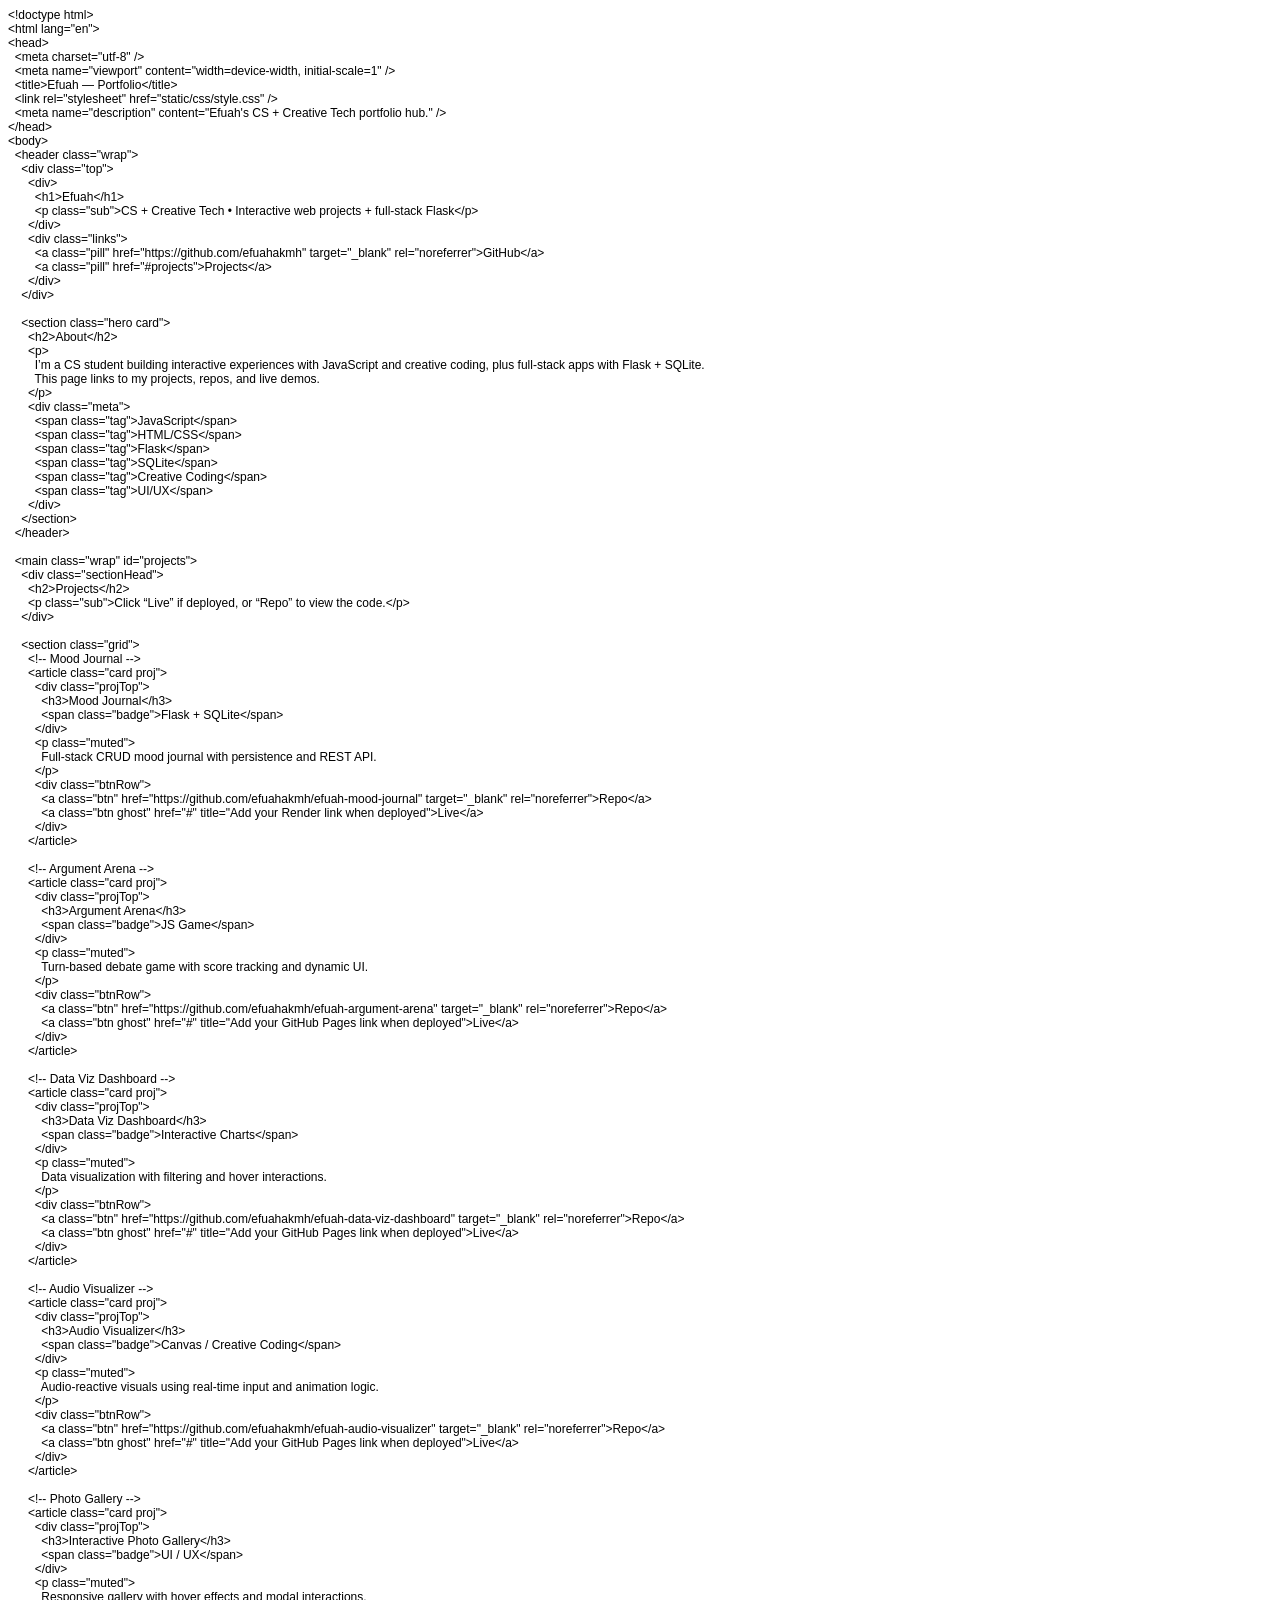
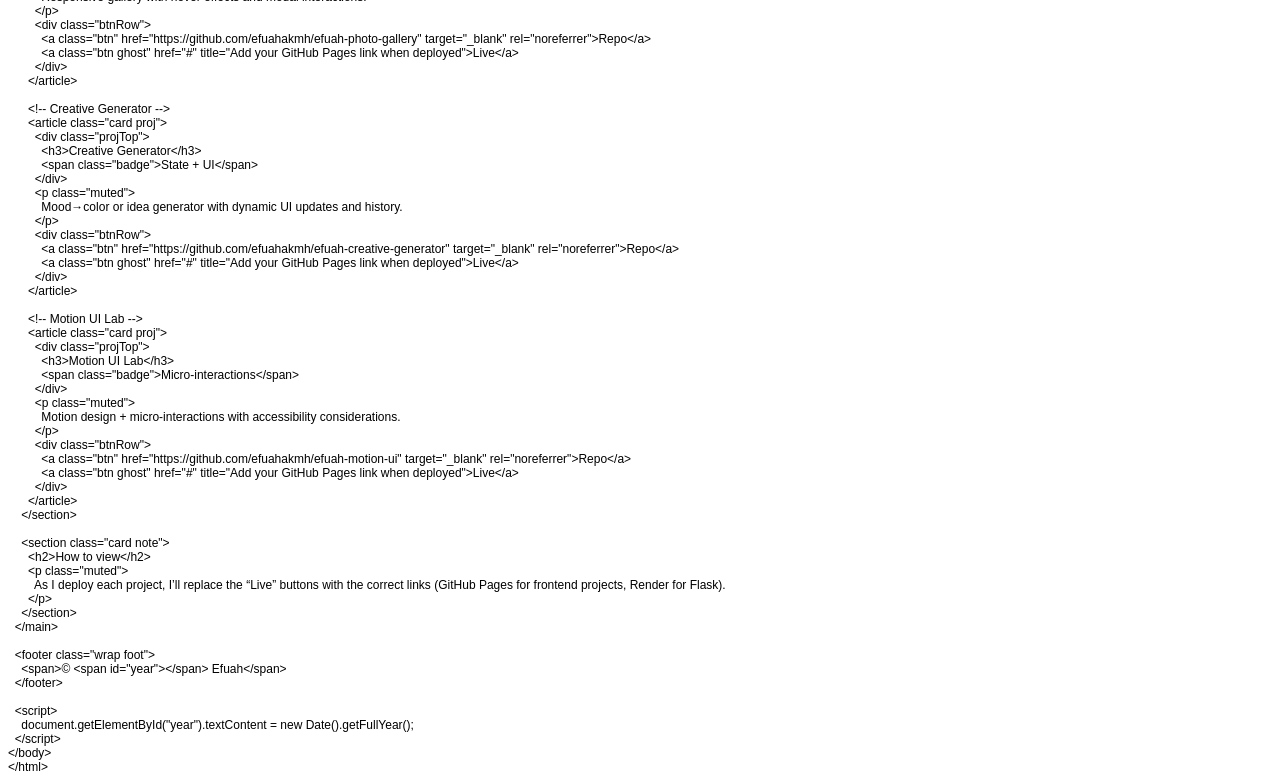
==== index.html @ 71a4eade "Add portfolio hub webpage" ====
<!DOCTYPE html PUBLIC "-//W3C//DTD HTML 4.01//EN" "http://www.w3.org/TR/html4/strict.dtd">
<html>
<head>
  <meta http-equiv="Content-Type" content="text/html; charset=utf-8">
  <meta http-equiv="Content-Style-Type" content="text/css">
  <title></title>
  <meta name="Generator" content="Cocoa HTML Writer">
  <meta name="CocoaVersion" content="2685.3">
  <style type="text/css">
    p.p1 {margin: 0.0px 0.0px 0.0px 0.0px; font: 12.0px Helvetica}
    p.p2 {margin: 0.0px 0.0px 0.0px 0.0px; font: 12.0px Helvetica; min-height: 14.0px}
  </style>
</head>
<body>
<p class="p1">&lt;!doctype html&gt;</p>
<p class="p1">&lt;html lang="en"&gt;</p>
<p class="p1">&lt;head&gt;</p>
<p class="p1"><span class="Apple-converted-space">  </span>&lt;meta charset="utf-8" /&gt;</p>
<p class="p1"><span class="Apple-converted-space">  </span>&lt;meta name="viewport" content="width=device-width, initial-scale=1" /&gt;</p>
<p class="p1"><span class="Apple-converted-space">  </span>&lt;title&gt;Efuah — Portfolio&lt;/title&gt;</p>
<p class="p1"><span class="Apple-converted-space">  </span>&lt;link rel="stylesheet" href="static/css/style.css" /&gt;</p>
<p class="p1"><span class="Apple-converted-space">  </span>&lt;meta name="description" content="Efuah's CS + Creative Tech portfolio hub." /&gt;</p>
<p class="p1">&lt;/head&gt;</p>
<p class="p1">&lt;body&gt;</p>
<p class="p1"><span class="Apple-converted-space">  </span>&lt;header class="wrap"&gt;</p>
<p class="p1"><span class="Apple-converted-space">    </span>&lt;div class="top"&gt;</p>
<p class="p1"><span class="Apple-converted-space">      </span>&lt;div&gt;</p>
<p class="p1"><span class="Apple-converted-space">        </span>&lt;h1&gt;Efuah&lt;/h1&gt;</p>
<p class="p1"><span class="Apple-converted-space">        </span>&lt;p class="sub"&gt;CS + Creative Tech • Interactive web projects + full-stack Flask&lt;/p&gt;</p>
<p class="p1"><span class="Apple-converted-space">      </span>&lt;/div&gt;</p>
<p class="p1"><span class="Apple-converted-space">      </span>&lt;div class="links"&gt;</p>
<p class="p1"><span class="Apple-converted-space">        </span>&lt;a class="pill" href="https://github.com/efuahakmh" target="_blank" rel="noreferrer"&gt;GitHub&lt;/a&gt;</p>
<p class="p1"><span class="Apple-converted-space">        </span>&lt;a class="pill" href="#projects"&gt;Projects&lt;/a&gt;</p>
<p class="p1"><span class="Apple-converted-space">      </span>&lt;/div&gt;</p>
<p class="p1"><span class="Apple-converted-space">    </span>&lt;/div&gt;</p>
<p class="p2"><br></p>
<p class="p1"><span class="Apple-converted-space">    </span>&lt;section class="hero card"&gt;</p>
<p class="p1"><span class="Apple-converted-space">      </span>&lt;h2&gt;About&lt;/h2&gt;</p>
<p class="p1"><span class="Apple-converted-space">      </span>&lt;p&gt;</p>
<p class="p1"><span class="Apple-converted-space">        </span>I’m a CS student building interactive experiences with JavaScript and creative coding, plus full-stack apps with Flask + SQLite.</p>
<p class="p1"><span class="Apple-converted-space">        </span>This page links to my projects, repos, and live demos.</p>
<p class="p1"><span class="Apple-converted-space">      </span>&lt;/p&gt;</p>
<p class="p1"><span class="Apple-converted-space">      </span>&lt;div class="meta"&gt;</p>
<p class="p1"><span class="Apple-converted-space">        </span>&lt;span class="tag"&gt;JavaScript&lt;/span&gt;</p>
<p class="p1"><span class="Apple-converted-space">        </span>&lt;span class="tag"&gt;HTML/CSS&lt;/span&gt;</p>
<p class="p1"><span class="Apple-converted-space">        </span>&lt;span class="tag"&gt;Flask&lt;/span&gt;</p>
<p class="p1"><span class="Apple-converted-space">        </span>&lt;span class="tag"&gt;SQLite&lt;/span&gt;</p>
<p class="p1"><span class="Apple-converted-space">        </span>&lt;span class="tag"&gt;Creative Coding&lt;/span&gt;</p>
<p class="p1"><span class="Apple-converted-space">        </span>&lt;span class="tag"&gt;UI/UX&lt;/span&gt;</p>
<p class="p1"><span class="Apple-converted-space">      </span>&lt;/div&gt;</p>
<p class="p1"><span class="Apple-converted-space">    </span>&lt;/section&gt;</p>
<p class="p1"><span class="Apple-converted-space">  </span>&lt;/header&gt;</p>
<p class="p2"><br></p>
<p class="p1"><span class="Apple-converted-space">  </span>&lt;main class="wrap" id="projects"&gt;</p>
<p class="p1"><span class="Apple-converted-space">    </span>&lt;div class="sectionHead"&gt;</p>
<p class="p1"><span class="Apple-converted-space">      </span>&lt;h2&gt;Projects&lt;/h2&gt;</p>
<p class="p1"><span class="Apple-converted-space">      </span>&lt;p class="sub"&gt;Click “Live” if deployed, or “Repo” to view the code.&lt;/p&gt;</p>
<p class="p1"><span class="Apple-converted-space">    </span>&lt;/div&gt;</p>
<p class="p2"><br></p>
<p class="p1"><span class="Apple-converted-space">    </span>&lt;section class="grid"&gt;</p>
<p class="p1"><span class="Apple-converted-space">      </span>&lt;!-- Mood Journal --&gt;</p>
<p class="p1"><span class="Apple-converted-space">      </span>&lt;article class="card proj"&gt;</p>
<p class="p1"><span class="Apple-converted-space">        </span>&lt;div class="projTop"&gt;</p>
<p class="p1"><span class="Apple-converted-space">          </span>&lt;h3&gt;Mood Journal&lt;/h3&gt;</p>
<p class="p1"><span class="Apple-converted-space">          </span>&lt;span class="badge"&gt;Flask + SQLite&lt;/span&gt;</p>
<p class="p1"><span class="Apple-converted-space">        </span>&lt;/div&gt;</p>
<p class="p1"><span class="Apple-converted-space">        </span>&lt;p class="muted"&gt;</p>
<p class="p1"><span class="Apple-converted-space">          </span>Full-stack CRUD mood journal with persistence and REST API.</p>
<p class="p1"><span class="Apple-converted-space">        </span>&lt;/p&gt;</p>
<p class="p1"><span class="Apple-converted-space">        </span>&lt;div class="btnRow"&gt;</p>
<p class="p1"><span class="Apple-converted-space">          </span>&lt;a class="btn" href="https://github.com/efuahakmh/efuah-mood-journal" target="_blank" rel="noreferrer"&gt;Repo&lt;/a&gt;</p>
<p class="p1"><span class="Apple-converted-space">          </span>&lt;a class="btn ghost" href="#" title="Add your Render link when deployed"&gt;Live&lt;/a&gt;</p>
<p class="p1"><span class="Apple-converted-space">        </span>&lt;/div&gt;</p>
<p class="p1"><span class="Apple-converted-space">      </span>&lt;/article&gt;</p>
<p class="p2"><br></p>
<p class="p1"><span class="Apple-converted-space">      </span>&lt;!-- Argument Arena --&gt;</p>
<p class="p1"><span class="Apple-converted-space">      </span>&lt;article class="card proj"&gt;</p>
<p class="p1"><span class="Apple-converted-space">        </span>&lt;div class="projTop"&gt;</p>
<p class="p1"><span class="Apple-converted-space">          </span>&lt;h3&gt;Argument Arena&lt;/h3&gt;</p>
<p class="p1"><span class="Apple-converted-space">          </span>&lt;span class="badge"&gt;JS Game&lt;/span&gt;</p>
<p class="p1"><span class="Apple-converted-space">        </span>&lt;/div&gt;</p>
<p class="p1"><span class="Apple-converted-space">        </span>&lt;p class="muted"&gt;</p>
<p class="p1"><span class="Apple-converted-space">          </span>Turn-based debate game with score tracking and dynamic UI.</p>
<p class="p1"><span class="Apple-converted-space">        </span>&lt;/p&gt;</p>
<p class="p1"><span class="Apple-converted-space">        </span>&lt;div class="btnRow"&gt;</p>
<p class="p1"><span class="Apple-converted-space">          </span>&lt;a class="btn" href="https://github.com/efuahakmh/efuah-argument-arena" target="_blank" rel="noreferrer"&gt;Repo&lt;/a&gt;</p>
<p class="p1"><span class="Apple-converted-space">          </span>&lt;a class="btn ghost" href="#" title="Add your GitHub Pages link when deployed"&gt;Live&lt;/a&gt;</p>
<p class="p1"><span class="Apple-converted-space">        </span>&lt;/div&gt;</p>
<p class="p1"><span class="Apple-converted-space">      </span>&lt;/article&gt;</p>
<p class="p2"><br></p>
<p class="p1"><span class="Apple-converted-space">      </span>&lt;!-- Data Viz Dashboard --&gt;</p>
<p class="p1"><span class="Apple-converted-space">      </span>&lt;article class="card proj"&gt;</p>
<p class="p1"><span class="Apple-converted-space">        </span>&lt;div class="projTop"&gt;</p>
<p class="p1"><span class="Apple-converted-space">          </span>&lt;h3&gt;Data Viz Dashboard&lt;/h3&gt;</p>
<p class="p1"><span class="Apple-converted-space">          </span>&lt;span class="badge"&gt;Interactive Charts&lt;/span&gt;</p>
<p class="p1"><span class="Apple-converted-space">        </span>&lt;/div&gt;</p>
<p class="p1"><span class="Apple-converted-space">        </span>&lt;p class="muted"&gt;</p>
<p class="p1"><span class="Apple-converted-space">          </span>Data visualization with filtering and hover interactions.</p>
<p class="p1"><span class="Apple-converted-space">        </span>&lt;/p&gt;</p>
<p class="p1"><span class="Apple-converted-space">        </span>&lt;div class="btnRow"&gt;</p>
<p class="p1"><span class="Apple-converted-space">          </span>&lt;a class="btn" href="https://github.com/efuahakmh/efuah-data-viz-dashboard" target="_blank" rel="noreferrer"&gt;Repo&lt;/a&gt;</p>
<p class="p1"><span class="Apple-converted-space">          </span>&lt;a class="btn ghost" href="#" title="Add your GitHub Pages link when deployed"&gt;Live&lt;/a&gt;</p>
<p class="p1"><span class="Apple-converted-space">        </span>&lt;/div&gt;</p>
<p class="p1"><span class="Apple-converted-space">      </span>&lt;/article&gt;</p>
<p class="p2"><br></p>
<p class="p1"><span class="Apple-converted-space">      </span>&lt;!-- Audio Visualizer --&gt;</p>
<p class="p1"><span class="Apple-converted-space">      </span>&lt;article class="card proj"&gt;</p>
<p class="p1"><span class="Apple-converted-space">        </span>&lt;div class="projTop"&gt;</p>
<p class="p1"><span class="Apple-converted-space">          </span>&lt;h3&gt;Audio Visualizer&lt;/h3&gt;</p>
<p class="p1"><span class="Apple-converted-space">          </span>&lt;span class="badge"&gt;Canvas / Creative Coding&lt;/span&gt;</p>
<p class="p1"><span class="Apple-converted-space">        </span>&lt;/div&gt;</p>
<p class="p1"><span class="Apple-converted-space">        </span>&lt;p class="muted"&gt;</p>
<p class="p1"><span class="Apple-converted-space">          </span>Audio-reactive visuals using real-time input and animation logic.</p>
<p class="p1"><span class="Apple-converted-space">        </span>&lt;/p&gt;</p>
<p class="p1"><span class="Apple-converted-space">        </span>&lt;div class="btnRow"&gt;</p>
<p class="p1"><span class="Apple-converted-space">          </span>&lt;a class="btn" href="https://github.com/efuahakmh/efuah-audio-visualizer" target="_blank" rel="noreferrer"&gt;Repo&lt;/a&gt;</p>
<p class="p1"><span class="Apple-converted-space">          </span>&lt;a class="btn ghost" href="#" title="Add your GitHub Pages link when deployed"&gt;Live&lt;/a&gt;</p>
<p class="p1"><span class="Apple-converted-space">        </span>&lt;/div&gt;</p>
<p class="p1"><span class="Apple-converted-space">      </span>&lt;/article&gt;</p>
<p class="p2"><br></p>
<p class="p1"><span class="Apple-converted-space">      </span>&lt;!-- Photo Gallery --&gt;</p>
<p class="p1"><span class="Apple-converted-space">      </span>&lt;article class="card proj"&gt;</p>
<p class="p1"><span class="Apple-converted-space">        </span>&lt;div class="projTop"&gt;</p>
<p class="p1"><span class="Apple-converted-space">          </span>&lt;h3&gt;Interactive Photo Gallery&lt;/h3&gt;</p>
<p class="p1"><span class="Apple-converted-space">          </span>&lt;span class="badge"&gt;UI / UX&lt;/span&gt;</p>
<p class="p1"><span class="Apple-converted-space">        </span>&lt;/div&gt;</p>
<p class="p1"><span class="Apple-converted-space">        </span>&lt;p class="muted"&gt;</p>
<p class="p1"><span class="Apple-converted-space">          </span>Responsive gallery with hover effects and modal interactions.</p>
<p class="p1"><span class="Apple-converted-space">        </span>&lt;/p&gt;</p>
<p class="p1"><span class="Apple-converted-space">        </span>&lt;div class="btnRow"&gt;</p>
<p class="p1"><span class="Apple-converted-space">          </span>&lt;a class="btn" href="https://github.com/efuahakmh/efuah-photo-gallery" target="_blank" rel="noreferrer"&gt;Repo&lt;/a&gt;</p>
<p class="p1"><span class="Apple-converted-space">          </span>&lt;a class="btn ghost" href="#" title="Add your GitHub Pages link when deployed"&gt;Live&lt;/a&gt;</p>
<p class="p1"><span class="Apple-converted-space">        </span>&lt;/div&gt;</p>
<p class="p1"><span class="Apple-converted-space">      </span>&lt;/article&gt;</p>
<p class="p2"><br></p>
<p class="p1"><span class="Apple-converted-space">      </span>&lt;!-- Creative Generator --&gt;</p>
<p class="p1"><span class="Apple-converted-space">      </span>&lt;article class="card proj"&gt;</p>
<p class="p1"><span class="Apple-converted-space">        </span>&lt;div class="projTop"&gt;</p>
<p class="p1"><span class="Apple-converted-space">          </span>&lt;h3&gt;Creative Generator&lt;/h3&gt;</p>
<p class="p1"><span class="Apple-converted-space">          </span>&lt;span class="badge"&gt;State + UI&lt;/span&gt;</p>
<p class="p1"><span class="Apple-converted-space">        </span>&lt;/div&gt;</p>
<p class="p1"><span class="Apple-converted-space">        </span>&lt;p class="muted"&gt;</p>
<p class="p1"><span class="Apple-converted-space">          </span>Mood→color or idea generator with dynamic UI updates and history.</p>
<p class="p1"><span class="Apple-converted-space">        </span>&lt;/p&gt;</p>
<p class="p1"><span class="Apple-converted-space">        </span>&lt;div class="btnRow"&gt;</p>
<p class="p1"><span class="Apple-converted-space">          </span>&lt;a class="btn" href="https://github.com/efuahakmh/efuah-creative-generator" target="_blank" rel="noreferrer"&gt;Repo&lt;/a&gt;</p>
<p class="p1"><span class="Apple-converted-space">          </span>&lt;a class="btn ghost" href="#" title="Add your GitHub Pages link when deployed"&gt;Live&lt;/a&gt;</p>
<p class="p1"><span class="Apple-converted-space">        </span>&lt;/div&gt;</p>
<p class="p1"><span class="Apple-converted-space">      </span>&lt;/article&gt;</p>
<p class="p2"><br></p>
<p class="p1"><span class="Apple-converted-space">      </span>&lt;!-- Motion UI Lab --&gt;</p>
<p class="p1"><span class="Apple-converted-space">      </span>&lt;article class="card proj"&gt;</p>
<p class="p1"><span class="Apple-converted-space">        </span>&lt;div class="projTop"&gt;</p>
<p class="p1"><span class="Apple-converted-space">          </span>&lt;h3&gt;Motion UI Lab&lt;/h3&gt;</p>
<p class="p1"><span class="Apple-converted-space">          </span>&lt;span class="badge"&gt;Micro-interactions&lt;/span&gt;</p>
<p class="p1"><span class="Apple-converted-space">        </span>&lt;/div&gt;</p>
<p class="p1"><span class="Apple-converted-space">        </span>&lt;p class="muted"&gt;</p>
<p class="p1"><span class="Apple-converted-space">          </span>Motion design + micro-interactions with accessibility considerations.</p>
<p class="p1"><span class="Apple-converted-space">        </span>&lt;/p&gt;</p>
<p class="p1"><span class="Apple-converted-space">        </span>&lt;div class="btnRow"&gt;</p>
<p class="p1"><span class="Apple-converted-space">          </span>&lt;a class="btn" href="https://github.com/efuahakmh/efuah-motion-ui" target="_blank" rel="noreferrer"&gt;Repo&lt;/a&gt;</p>
<p class="p1"><span class="Apple-converted-space">          </span>&lt;a class="btn ghost" href="#" title="Add your GitHub Pages link when deployed"&gt;Live&lt;/a&gt;</p>
<p class="p1"><span class="Apple-converted-space">        </span>&lt;/div&gt;</p>
<p class="p1"><span class="Apple-converted-space">      </span>&lt;/article&gt;</p>
<p class="p1"><span class="Apple-converted-space">    </span>&lt;/section&gt;</p>
<p class="p2"><br></p>
<p class="p1"><span class="Apple-converted-space">    </span>&lt;section class="card note"&gt;</p>
<p class="p1"><span class="Apple-converted-space">      </span>&lt;h2&gt;How to view&lt;/h2&gt;</p>
<p class="p1"><span class="Apple-converted-space">      </span>&lt;p class="muted"&gt;</p>
<p class="p1"><span class="Apple-converted-space">        </span>As I deploy each project, I’ll replace the “Live” buttons with the correct links (GitHub Pages for frontend projects, Render for Flask).</p>
<p class="p1"><span class="Apple-converted-space">      </span>&lt;/p&gt;</p>
<p class="p1"><span class="Apple-converted-space">    </span>&lt;/section&gt;</p>
<p class="p1"><span class="Apple-converted-space">  </span>&lt;/main&gt;</p>
<p class="p2"><br></p>
<p class="p1"><span class="Apple-converted-space">  </span>&lt;footer class="wrap foot"&gt;</p>
<p class="p1"><span class="Apple-converted-space">    </span>&lt;span&gt;© &lt;span id="year"&gt;&lt;/span&gt; Efuah&lt;/span&gt;</p>
<p class="p1"><span class="Apple-converted-space">  </span>&lt;/footer&gt;</p>
<p class="p2"><br></p>
<p class="p1"><span class="Apple-converted-space">  </span>&lt;script&gt;</p>
<p class="p1"><span class="Apple-converted-space">    </span>document.getElementById("year").textContent = new Date().getFullYear();</p>
<p class="p1"><span class="Apple-converted-space">  </span>&lt;/script&gt;</p>
<p class="p1">&lt;/body&gt;</p>
<p class="p1">&lt;/html&gt;</p>
</body>
</html>
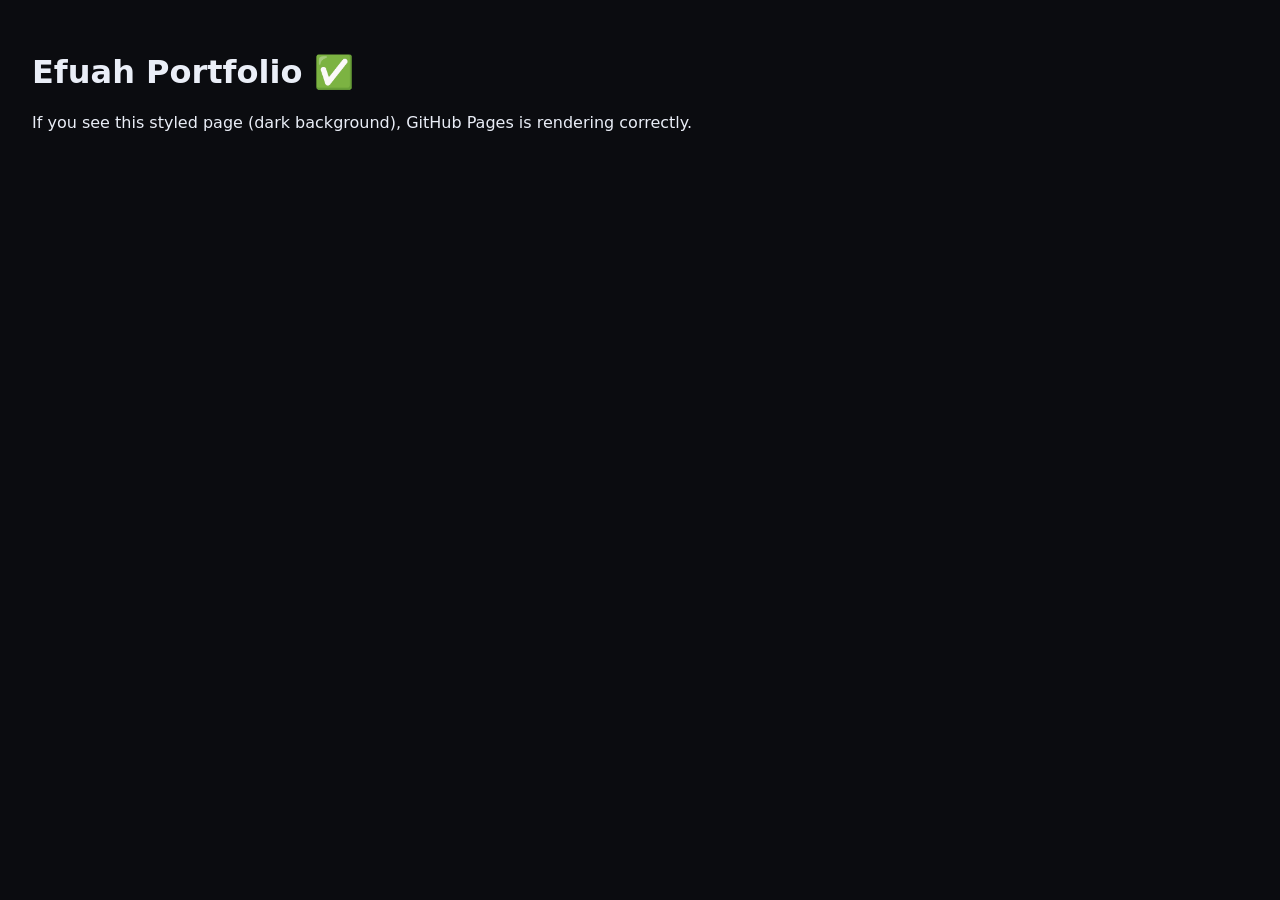
==== commit 6dc32c3e: "Fix HTML doctype" ====
--- a/index.html
+++ b/index.html
@@ -1,185 +1,12 @@
-<!DOCTYPE html PUBLIC "-//W3C//DTD HTML 4.01//EN" "http://www.w3.org/TR/html4/strict.dtd">
-<html>
+<!doctype html>
+<html lang="en">
 <head>
-  <meta http-equiv="Content-Type" content="text/html; charset=utf-8">
-  <meta http-equiv="Content-Style-Type" content="text/css">
-  <title></title>
-  <meta name="Generator" content="Cocoa HTML Writer">
-  <meta name="CocoaVersion" content="2685.3">
-  <style type="text/css">
-    p.p1 {margin: 0.0px 0.0px 0.0px 0.0px; font: 12.0px Helvetica}
-    p.p2 {margin: 0.0px 0.0px 0.0px 0.0px; font: 12.0px Helvetica; min-height: 14.0px}
-  </style>
+  <meta charset="utf-8" />
+  <meta name="viewport" content="width=device-width, initial-scale=1" />
+  <title>Efuah — Portfolio</title>
 </head>
-<body>
-<p class="p1">&lt;!doctype html&gt;</p>
-<p class="p1">&lt;html lang="en"&gt;</p>
-<p class="p1">&lt;head&gt;</p>
-<p class="p1"><span class="Apple-converted-space">  </span>&lt;meta charset="utf-8" /&gt;</p>
-<p class="p1"><span class="Apple-converted-space">  </span>&lt;meta name="viewport" content="width=device-width, initial-scale=1" /&gt;</p>
-<p class="p1"><span class="Apple-converted-space">  </span>&lt;title&gt;Efuah — Portfolio&lt;/title&gt;</p>
-<p class="p1"><span class="Apple-converted-space">  </span>&lt;link rel="stylesheet" href="static/css/style.css" /&gt;</p>
-<p class="p1"><span class="Apple-converted-space">  </span>&lt;meta name="description" content="Efuah's CS + Creative Tech portfolio hub." /&gt;</p>
-<p class="p1">&lt;/head&gt;</p>
-<p class="p1">&lt;body&gt;</p>
-<p class="p1"><span class="Apple-converted-space">  </span>&lt;header class="wrap"&gt;</p>
-<p class="p1"><span class="Apple-converted-space">    </span>&lt;div class="top"&gt;</p>
-<p class="p1"><span class="Apple-converted-space">      </span>&lt;div&gt;</p>
-<p class="p1"><span class="Apple-converted-space">        </span>&lt;h1&gt;Efuah&lt;/h1&gt;</p>
-<p class="p1"><span class="Apple-converted-space">        </span>&lt;p class="sub"&gt;CS + Creative Tech • Interactive web projects + full-stack Flask&lt;/p&gt;</p>
-<p class="p1"><span class="Apple-converted-space">      </span>&lt;/div&gt;</p>
-<p class="p1"><span class="Apple-converted-space">      </span>&lt;div class="links"&gt;</p>
-<p class="p1"><span class="Apple-converted-space">        </span>&lt;a class="pill" href="https://github.com/efuahakmh" target="_blank" rel="noreferrer"&gt;GitHub&lt;/a&gt;</p>
-<p class="p1"><span class="Apple-converted-space">        </span>&lt;a class="pill" href="#projects"&gt;Projects&lt;/a&gt;</p>
-<p class="p1"><span class="Apple-converted-space">      </span>&lt;/div&gt;</p>
-<p class="p1"><span class="Apple-converted-space">    </span>&lt;/div&gt;</p>
-<p class="p2"><br></p>
-<p class="p1"><span class="Apple-converted-space">    </span>&lt;section class="hero card"&gt;</p>
-<p class="p1"><span class="Apple-converted-space">      </span>&lt;h2&gt;About&lt;/h2&gt;</p>
-<p class="p1"><span class="Apple-converted-space">      </span>&lt;p&gt;</p>
-<p class="p1"><span class="Apple-converted-space">        </span>I’m a CS student building interactive experiences with JavaScript and creative coding, plus full-stack apps with Flask + SQLite.</p>
-<p class="p1"><span class="Apple-converted-space">        </span>This page links to my projects, repos, and live demos.</p>
-<p class="p1"><span class="Apple-converted-space">      </span>&lt;/p&gt;</p>
-<p class="p1"><span class="Apple-converted-space">      </span>&lt;div class="meta"&gt;</p>
-<p class="p1"><span class="Apple-converted-space">        </span>&lt;span class="tag"&gt;JavaScript&lt;/span&gt;</p>
-<p class="p1"><span class="Apple-converted-space">        </span>&lt;span class="tag"&gt;HTML/CSS&lt;/span&gt;</p>
-<p class="p1"><span class="Apple-converted-space">        </span>&lt;span class="tag"&gt;Flask&lt;/span&gt;</p>
-<p class="p1"><span class="Apple-converted-space">        </span>&lt;span class="tag"&gt;SQLite&lt;/span&gt;</p>
-<p class="p1"><span class="Apple-converted-space">        </span>&lt;span class="tag"&gt;Creative Coding&lt;/span&gt;</p>
-<p class="p1"><span class="Apple-converted-space">        </span>&lt;span class="tag"&gt;UI/UX&lt;/span&gt;</p>
-<p class="p1"><span class="Apple-converted-space">      </span>&lt;/div&gt;</p>
-<p class="p1"><span class="Apple-converted-space">    </span>&lt;/section&gt;</p>
-<p class="p1"><span class="Apple-converted-space">  </span>&lt;/header&gt;</p>
-<p class="p2"><br></p>
-<p class="p1"><span class="Apple-converted-space">  </span>&lt;main class="wrap" id="projects"&gt;</p>
-<p class="p1"><span class="Apple-converted-space">    </span>&lt;div class="sectionHead"&gt;</p>
-<p class="p1"><span class="Apple-converted-space">      </span>&lt;h2&gt;Projects&lt;/h2&gt;</p>
-<p class="p1"><span class="Apple-converted-space">      </span>&lt;p class="sub"&gt;Click “Live” if deployed, or “Repo” to view the code.&lt;/p&gt;</p>
-<p class="p1"><span class="Apple-converted-space">    </span>&lt;/div&gt;</p>
-<p class="p2"><br></p>
-<p class="p1"><span class="Apple-converted-space">    </span>&lt;section class="grid"&gt;</p>
-<p class="p1"><span class="Apple-converted-space">      </span>&lt;!-- Mood Journal --&gt;</p>
-<p class="p1"><span class="Apple-converted-space">      </span>&lt;article class="card proj"&gt;</p>
-<p class="p1"><span class="Apple-converted-space">        </span>&lt;div class="projTop"&gt;</p>
-<p class="p1"><span class="Apple-converted-space">          </span>&lt;h3&gt;Mood Journal&lt;/h3&gt;</p>
-<p class="p1"><span class="Apple-converted-space">          </span>&lt;span class="badge"&gt;Flask + SQLite&lt;/span&gt;</p>
-<p class="p1"><span class="Apple-converted-space">        </span>&lt;/div&gt;</p>
-<p class="p1"><span class="Apple-converted-space">        </span>&lt;p class="muted"&gt;</p>
-<p class="p1"><span class="Apple-converted-space">          </span>Full-stack CRUD mood journal with persistence and REST API.</p>
-<p class="p1"><span class="Apple-converted-space">        </span>&lt;/p&gt;</p>
-<p class="p1"><span class="Apple-converted-space">        </span>&lt;div class="btnRow"&gt;</p>
-<p class="p1"><span class="Apple-converted-space">          </span>&lt;a class="btn" href="https://github.com/efuahakmh/efuah-mood-journal" target="_blank" rel="noreferrer"&gt;Repo&lt;/a&gt;</p>
-<p class="p1"><span class="Apple-converted-space">          </span>&lt;a class="btn ghost" href="#" title="Add your Render link when deployed"&gt;Live&lt;/a&gt;</p>
-<p class="p1"><span class="Apple-converted-space">        </span>&lt;/div&gt;</p>
-<p class="p1"><span class="Apple-converted-space">      </span>&lt;/article&gt;</p>
-<p class="p2"><br></p>
-<p class="p1"><span class="Apple-converted-space">      </span>&lt;!-- Argument Arena --&gt;</p>
-<p class="p1"><span class="Apple-converted-space">      </span>&lt;article class="card proj"&gt;</p>
-<p class="p1"><span class="Apple-converted-space">        </span>&lt;div class="projTop"&gt;</p>
-<p class="p1"><span class="Apple-converted-space">          </span>&lt;h3&gt;Argument Arena&lt;/h3&gt;</p>
-<p class="p1"><span class="Apple-converted-space">          </span>&lt;span class="badge"&gt;JS Game&lt;/span&gt;</p>
-<p class="p1"><span class="Apple-converted-space">        </span>&lt;/div&gt;</p>
-<p class="p1"><span class="Apple-converted-space">        </span>&lt;p class="muted"&gt;</p>
-<p class="p1"><span class="Apple-converted-space">          </span>Turn-based debate game with score tracking and dynamic UI.</p>
-<p class="p1"><span class="Apple-converted-space">        </span>&lt;/p&gt;</p>
-<p class="p1"><span class="Apple-converted-space">        </span>&lt;div class="btnRow"&gt;</p>
-<p class="p1"><span class="Apple-converted-space">          </span>&lt;a class="btn" href="https://github.com/efuahakmh/efuah-argument-arena" target="_blank" rel="noreferrer"&gt;Repo&lt;/a&gt;</p>
-<p class="p1"><span class="Apple-converted-space">          </span>&lt;a class="btn ghost" href="#" title="Add your GitHub Pages link when deployed"&gt;Live&lt;/a&gt;</p>
-<p class="p1"><span class="Apple-converted-space">        </span>&lt;/div&gt;</p>
-<p class="p1"><span class="Apple-converted-space">      </span>&lt;/article&gt;</p>
-<p class="p2"><br></p>
-<p class="p1"><span class="Apple-converted-space">      </span>&lt;!-- Data Viz Dashboard --&gt;</p>
-<p class="p1"><span class="Apple-converted-space">      </span>&lt;article class="card proj"&gt;</p>
-<p class="p1"><span class="Apple-converted-space">        </span>&lt;div class="projTop"&gt;</p>
-<p class="p1"><span class="Apple-converted-space">          </span>&lt;h3&gt;Data Viz Dashboard&lt;/h3&gt;</p>
-<p class="p1"><span class="Apple-converted-space">          </span>&lt;span class="badge"&gt;Interactive Charts&lt;/span&gt;</p>
-<p class="p1"><span class="Apple-converted-space">        </span>&lt;/div&gt;</p>
-<p class="p1"><span class="Apple-converted-space">        </span>&lt;p class="muted"&gt;</p>
-<p class="p1"><span class="Apple-converted-space">          </span>Data visualization with filtering and hover interactions.</p>
-<p class="p1"><span class="Apple-converted-space">        </span>&lt;/p&gt;</p>
-<p class="p1"><span class="Apple-converted-space">        </span>&lt;div class="btnRow"&gt;</p>
-<p class="p1"><span class="Apple-converted-space">          </span>&lt;a class="btn" href="https://github.com/efuahakmh/efuah-data-viz-dashboard" target="_blank" rel="noreferrer"&gt;Repo&lt;/a&gt;</p>
-<p class="p1"><span class="Apple-converted-space">          </span>&lt;a class="btn ghost" href="#" title="Add your GitHub Pages link when deployed"&gt;Live&lt;/a&gt;</p>
-<p class="p1"><span class="Apple-converted-space">        </span>&lt;/div&gt;</p>
-<p class="p1"><span class="Apple-converted-space">      </span>&lt;/article&gt;</p>
-<p class="p2"><br></p>
-<p class="p1"><span class="Apple-converted-space">      </span>&lt;!-- Audio Visualizer --&gt;</p>
-<p class="p1"><span class="Apple-converted-space">      </span>&lt;article class="card proj"&gt;</p>
-<p class="p1"><span class="Apple-converted-space">        </span>&lt;div class="projTop"&gt;</p>
-<p class="p1"><span class="Apple-converted-space">          </span>&lt;h3&gt;Audio Visualizer&lt;/h3&gt;</p>
-<p class="p1"><span class="Apple-converted-space">          </span>&lt;span class="badge"&gt;Canvas / Creative Coding&lt;/span&gt;</p>
-<p class="p1"><span class="Apple-converted-space">        </span>&lt;/div&gt;</p>
-<p class="p1"><span class="Apple-converted-space">        </span>&lt;p class="muted"&gt;</p>
-<p class="p1"><span class="Apple-converted-space">          </span>Audio-reactive visuals using real-time input and animation logic.</p>
-<p class="p1"><span class="Apple-converted-space">        </span>&lt;/p&gt;</p>
-<p class="p1"><span class="Apple-converted-space">        </span>&lt;div class="btnRow"&gt;</p>
-<p class="p1"><span class="Apple-converted-space">          </span>&lt;a class="btn" href="https://github.com/efuahakmh/efuah-audio-visualizer" target="_blank" rel="noreferrer"&gt;Repo&lt;/a&gt;</p>
-<p class="p1"><span class="Apple-converted-space">          </span>&lt;a class="btn ghost" href="#" title="Add your GitHub Pages link when deployed"&gt;Live&lt;/a&gt;</p>
-<p class="p1"><span class="Apple-converted-space">        </span>&lt;/div&gt;</p>
-<p class="p1"><span class="Apple-converted-space">      </span>&lt;/article&gt;</p>
-<p class="p2"><br></p>
-<p class="p1"><span class="Apple-converted-space">      </span>&lt;!-- Photo Gallery --&gt;</p>
-<p class="p1"><span class="Apple-converted-space">      </span>&lt;article class="card proj"&gt;</p>
-<p class="p1"><span class="Apple-converted-space">        </span>&lt;div class="projTop"&gt;</p>
-<p class="p1"><span class="Apple-converted-space">          </span>&lt;h3&gt;Interactive Photo Gallery&lt;/h3&gt;</p>
-<p class="p1"><span class="Apple-converted-space">          </span>&lt;span class="badge"&gt;UI / UX&lt;/span&gt;</p>
-<p class="p1"><span class="Apple-converted-space">        </span>&lt;/div&gt;</p>
-<p class="p1"><span class="Apple-converted-space">        </span>&lt;p class="muted"&gt;</p>
-<p class="p1"><span class="Apple-converted-space">          </span>Responsive gallery with hover effects and modal interactions.</p>
-<p class="p1"><span class="Apple-converted-space">        </span>&lt;/p&gt;</p>
-<p class="p1"><span class="Apple-converted-space">        </span>&lt;div class="btnRow"&gt;</p>
-<p class="p1"><span class="Apple-converted-space">          </span>&lt;a class="btn" href="https://github.com/efuahakmh/efuah-photo-gallery" target="_blank" rel="noreferrer"&gt;Repo&lt;/a&gt;</p>
-<p class="p1"><span class="Apple-converted-space">          </span>&lt;a class="btn ghost" href="#" title="Add your GitHub Pages link when deployed"&gt;Live&lt;/a&gt;</p>
-<p class="p1"><span class="Apple-converted-space">        </span>&lt;/div&gt;</p>
-<p class="p1"><span class="Apple-converted-space">      </span>&lt;/article&gt;</p>
-<p class="p2"><br></p>
-<p class="p1"><span class="Apple-converted-space">      </span>&lt;!-- Creative Generator --&gt;</p>
-<p class="p1"><span class="Apple-converted-space">      </span>&lt;article class="card proj"&gt;</p>
-<p class="p1"><span class="Apple-converted-space">        </span>&lt;div class="projTop"&gt;</p>
-<p class="p1"><span class="Apple-converted-space">          </span>&lt;h3&gt;Creative Generator&lt;/h3&gt;</p>
-<p class="p1"><span class="Apple-converted-space">          </span>&lt;span class="badge"&gt;State + UI&lt;/span&gt;</p>
-<p class="p1"><span class="Apple-converted-space">        </span>&lt;/div&gt;</p>
-<p class="p1"><span class="Apple-converted-space">        </span>&lt;p class="muted"&gt;</p>
-<p class="p1"><span class="Apple-converted-space">          </span>Mood→color or idea generator with dynamic UI updates and history.</p>
-<p class="p1"><span class="Apple-converted-space">        </span>&lt;/p&gt;</p>
-<p class="p1"><span class="Apple-converted-space">        </span>&lt;div class="btnRow"&gt;</p>
-<p class="p1"><span class="Apple-converted-space">          </span>&lt;a class="btn" href="https://github.com/efuahakmh/efuah-creative-generator" target="_blank" rel="noreferrer"&gt;Repo&lt;/a&gt;</p>
-<p class="p1"><span class="Apple-converted-space">          </span>&lt;a class="btn ghost" href="#" title="Add your GitHub Pages link when deployed"&gt;Live&lt;/a&gt;</p>
-<p class="p1"><span class="Apple-converted-space">        </span>&lt;/div&gt;</p>
-<p class="p1"><span class="Apple-converted-space">      </span>&lt;/article&gt;</p>
-<p class="p2"><br></p>
-<p class="p1"><span class="Apple-converted-space">      </span>&lt;!-- Motion UI Lab --&gt;</p>
-<p class="p1"><span class="Apple-converted-space">      </span>&lt;article class="card proj"&gt;</p>
-<p class="p1"><span class="Apple-converted-space">        </span>&lt;div class="projTop"&gt;</p>
-<p class="p1"><span class="Apple-converted-space">          </span>&lt;h3&gt;Motion UI Lab&lt;/h3&gt;</p>
-<p class="p1"><span class="Apple-converted-space">          </span>&lt;span class="badge"&gt;Micro-interactions&lt;/span&gt;</p>
-<p class="p1"><span class="Apple-converted-space">        </span>&lt;/div&gt;</p>
-<p class="p1"><span class="Apple-converted-space">        </span>&lt;p class="muted"&gt;</p>
-<p class="p1"><span class="Apple-converted-space">          </span>Motion design + micro-interactions with accessibility considerations.</p>
-<p class="p1"><span class="Apple-converted-space">        </span>&lt;/p&gt;</p>
-<p class="p1"><span class="Apple-converted-space">        </span>&lt;div class="btnRow"&gt;</p>
-<p class="p1"><span class="Apple-converted-space">          </span>&lt;a class="btn" href="https://github.com/efuahakmh/efuah-motion-ui" target="_blank" rel="noreferrer"&gt;Repo&lt;/a&gt;</p>
-<p class="p1"><span class="Apple-converted-space">          </span>&lt;a class="btn ghost" href="#" title="Add your GitHub Pages link when deployed"&gt;Live&lt;/a&gt;</p>
-<p class="p1"><span class="Apple-converted-space">        </span>&lt;/div&gt;</p>
-<p class="p1"><span class="Apple-converted-space">      </span>&lt;/article&gt;</p>
-<p class="p1"><span class="Apple-converted-space">    </span>&lt;/section&gt;</p>
-<p class="p2"><br></p>
-<p class="p1"><span class="Apple-converted-space">    </span>&lt;section class="card note"&gt;</p>
-<p class="p1"><span class="Apple-converted-space">      </span>&lt;h2&gt;How to view&lt;/h2&gt;</p>
-<p class="p1"><span class="Apple-converted-space">      </span>&lt;p class="muted"&gt;</p>
-<p class="p1"><span class="Apple-converted-space">        </span>As I deploy each project, I’ll replace the “Live” buttons with the correct links (GitHub Pages for frontend projects, Render for Flask).</p>
-<p class="p1"><span class="Apple-converted-space">      </span>&lt;/p&gt;</p>
-<p class="p1"><span class="Apple-converted-space">    </span>&lt;/section&gt;</p>
-<p class="p1"><span class="Apple-converted-space">  </span>&lt;/main&gt;</p>
-<p class="p2"><br></p>
-<p class="p1"><span class="Apple-converted-space">  </span>&lt;footer class="wrap foot"&gt;</p>
-<p class="p1"><span class="Apple-converted-space">    </span>&lt;span&gt;© &lt;span id="year"&gt;&lt;/span&gt; Efuah&lt;/span&gt;</p>
-<p class="p1"><span class="Apple-converted-space">  </span>&lt;/footer&gt;</p>
-<p class="p2"><br></p>
-<p class="p1"><span class="Apple-converted-space">  </span>&lt;script&gt;</p>
-<p class="p1"><span class="Apple-converted-space">    </span>document.getElementById("year").textContent = new Date().getFullYear();</p>
-<p class="p1"><span class="Apple-converted-space">  </span>&lt;/script&gt;</p>
-<p class="p1">&lt;/body&gt;</p>
-<p class="p1">&lt;/html&gt;</p>
+<body style="background:#0b0c10;color:#eaeef7;font-family:system-ui;padding:24px;">
+  <h1>Efuah Portfolio ✅</h1>
+  <p>If you see this styled page (dark background), GitHub Pages is rendering correctly.</p>
 </body>
-</html>
+</html>
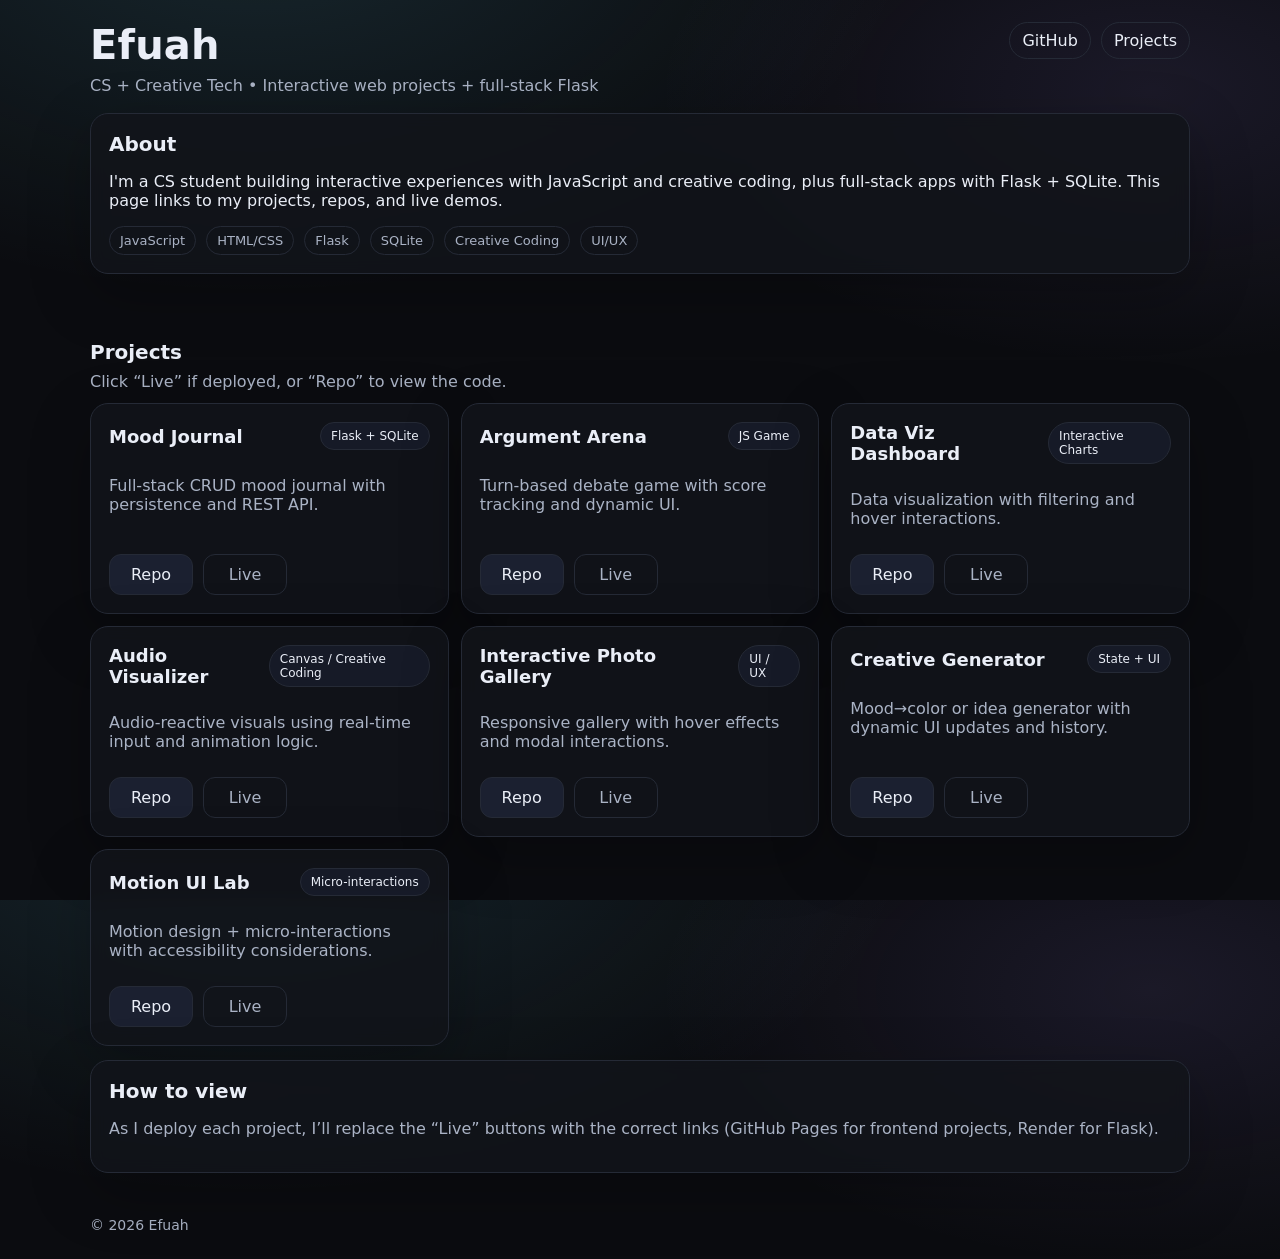
==== commit 9f446161: ""Recreate clean index.html"" ====
--- a/index.html
+++ b/index.html
@@ -4,9 +4,166 @@
   <meta charset="utf-8" />
   <meta name="viewport" content="width=device-width, initial-scale=1" />
   <title>Efuah — Portfolio</title>
+  <link rel="stylesheet" href="static/css/style.css" />
+  <meta name="description" content="Efuah's CS + Creative Tech portfolio hub." />
 </head>
-<body style="background:#0b0c10;color:#eaeef7;font-family:system-ui;padding:24px;">
-  <h1>Efuah Portfolio ✅</h1>
-  <p>If you see this styled page (dark background), GitHub Pages is rendering correctly.</p>
+<body>
+  <header class="wrap">
+    <div class="top">
+      <div>
+        <h1>Efuah</h1>
+        <p class="sub">CS + Creative Tech • Interactive web projects + full-stack Flask</p>
+      </div>
+      <div class="links">
+        <a class="pill" href="https://github.com/efuahakmh" target="_blank" rel="noreferrer">GitHub</a>
+        <a class="pill" href="#projects">Projects</a>
+      </div>
+    </div>
+
+    <section class="hero card">
+      <h2>About</h2>
+      <p>
+        I'm a CS student building interactive experiences with JavaScript and creative coding, plus full-stack apps with Flask + SQLite.
+        This page links to my projects, repos, and live demos.
+      </p>
+      <div class="meta">
+        <span class="tag">JavaScript</span>
+        <span class="tag">HTML/CSS</span>
+        <span class="tag">Flask</span>
+        <span class="tag">SQLite</span>
+        <span class="tag">Creative Coding</span>
+        <span class="tag">UI/UX</span>
+      </div>
+    </section>
+  </header>
+
+  <main class="wrap" id="projects">
+    <div class="sectionHead">
+      <h2>Projects</h2>
+      <p class="sub">Click “Live” if deployed, or “Repo” to view the code.</p>
+    </div>
+
+    <section class="grid">
+      <!-- Mood Journal -->
+      <article class="card proj">
+        <div class="projTop">
+          <h3>Mood Journal</h3>
+          <span class="badge">Flask + SQLite</span>
+        </div>
+        <p class="muted">
+          Full-stack CRUD mood journal with persistence and REST API.
+        </p>
+        <div class="btnRow">
+          <a class="btn" href="https://github.com/efuahakmh/efuah-mood-journal" target="_blank" rel="noreferrer">Repo</a>
+          <a class="btn ghost" href="#" title="Add your Render link when deployed">Live</a>
+        </div>
+      </article>
+
+      <!-- Argument Arena -->
+      <article class="card proj">
+        <div class="projTop">
+          <h3>Argument Arena</h3>
+          <span class="badge">JS Game</span>
+        </div>
+        <p class="muted">
+          Turn-based debate game with score tracking and dynamic UI.
+        </p>
+        <div class="btnRow">
+          <a class="btn" href="https://github.com/efuahakmh/efuah-argument-arena" target="_blank" rel="noreferrer">Repo</a>
+          <a class="btn ghost" href="#" title="Add your GitHub Pages link when deployed">Live</a>
+        </div>
+      </article>
+
+      <!-- Data Viz Dashboard -->
+      <article class="card proj">
+        <div class="projTop">
+          <h3>Data Viz Dashboard</h3>
+          <span class="badge">Interactive Charts</span>
+        </div>
+        <p class="muted">
+          Data visualization with filtering and hover interactions.
+        </p>
+        <div class="btnRow">
+          <a class="btn" href="https://github.com/efuahakmh/efuah-data-viz-dashboard" target="_blank" rel="noreferrer">Repo</a>
+          <a class="btn ghost" href="#" title="Add your GitHub Pages link when deployed">Live</a>
+        </div>
+      </article>
+
+      <!-- Audio Visualizer -->
+      <article class="card proj">
+        <div class="projTop">
+          <h3>Audio Visualizer</h3>
+          <span class="badge">Canvas / Creative Coding</span>
+        </div>
+        <p class="muted">
+          Audio-reactive visuals using real-time input and animation logic.
+        </p>
+        <div class="btnRow">
+          <a class="btn" href="https://github.com/efuahakmh/efuah-audio-visualizer" target="_blank" rel="noreferrer">Repo</a>
+          <a class="btn ghost" href="#" title="Add your GitHub Pages link when deployed">Live</a>
+        </div>
+      </article>
+
+      <!-- Photo Gallery -->
+      <article class="card proj">
+        <div class="projTop">
+          <h3>Interactive Photo Gallery</h3>
+          <span class="badge">UI / UX</span>
+        </div>
+        <p class="muted">
+          Responsive gallery with hover effects and modal interactions.
+        </p>
+        <div class="btnRow">
+          <a class="btn" href="https://github.com/efuahakmh/efuah-photo-gallery" target="_blank" rel="noreferrer">Repo</a>
+          <a class="btn ghost" href="#" title="Add your GitHub Pages link when deployed">Live</a>
+        </div>
+      </article>
+
+      <!-- Creative Generator -->
+      <article class="card proj">
+        <div class="projTop">
+          <h3>Creative Generator</h3>
+          <span class="badge">State + UI</span>
+        </div>
+        <p class="muted">
+          Mood→color or idea generator with dynamic UI updates and history.
+        </p>
+        <div class="btnRow">
+          <a class="btn" href="https://github.com/efuahakmh/efuah-creative-generator" target="_blank" rel="noreferrer">Repo</a>
+          <a class="btn ghost" href="#" title="Add your GitHub Pages link when deployed">Live</a>
+        </div>
+      </article>
+
+      <!-- Motion UI Lab -->
+      <article class="card proj">
+        <div class="projTop">
+          <h3>Motion UI Lab</h3>
+          <span class="badge">Micro-interactions</span>
+        </div>
+        <p class="muted">
+          Motion design + micro-interactions with accessibility considerations.
+        </p>
+        <div class="btnRow">
+          <a class="btn" href="https://github.com/efuahakmh/efuah-motion-ui" target="_blank" rel="noreferrer">Repo</a>
+          <a class="btn ghost" href="#" title="Add your GitHub Pages link when deployed">Live</a>
+        </div>
+      </article>
+    </section>
+
+    <section class="card note">
+      <h2>How to view</h2>
+      <p class="muted">
+        As I deploy each project, I’ll replace the “Live” buttons with the correct links (GitHub Pages for frontend projects, Render for Flask).
+      </p>
+    </section>
+  </main>
+
+  <footer class="wrap foot">
+    <span>© <span id="year"></span> Efuah</span>
+  </footer>
+
+  <script>
+    document.getElementById("year").textContent = new Date().getFullYear();
+  </script>
 </body>
 </html>
--- a/static/css/style.css
+++ b/static/css/style.css
@@ -0,0 +1,109 @@
+:root{
+  --bg:#0b0c10;
+  --card:#12141a;
+  --text:#eaeef7;
+  --muted:#aab3c5;
+  --line:#252a36;
+  --accent:#6ee7ff;
+  --accent2:#a78bfa;
+}
+
+*{box-sizing:border-box;}
+html,body{height:100%;}
+body{
+  margin:0;
+  font-family:-apple-system,system-ui,Segoe UI,Roboto,Arial;
+  background:radial-gradient(1200px 700px at 20% -10%, rgba(110,231,255,.12), transparent 55%),
+             radial-gradient(900px 500px at 90% 10%, rgba(167,139,250,.10), transparent 55%),
+             var(--bg);
+  color:var(--text);
+}
+
+.wrap{width:min(1100px,92vw); margin:0 auto; padding:22px 0;}
+.sub{color:var(--muted); margin:8px 0 0;}
+.muted{color:var(--muted);}
+
+.top{
+  display:flex; align-items:flex-start; justify-content:space-between;
+  gap:16px; flex-wrap:wrap;
+}
+
+h1{margin:0; font-size:40px; letter-spacing:.2px;}
+h2{margin:0 0 8px; font-size:20px;}
+h3{margin:0; font-size:18px;}
+
+.card{
+  background:rgba(18,20,26,.85);
+  border:1px solid var(--line);
+  border-radius:18px;
+  padding:18px;
+  box-shadow: 0 20px 60px rgba(0,0,0,.25);
+  backdrop-filter: blur(8px);
+}
+
+.hero{margin-top:18px;}
+.meta{display:flex; gap:10px; flex-wrap:wrap; margin-top:12px;}
+.tag{
+  font-size:13px;
+  padding:6px 10px;
+  border:1px solid var(--line);
+  border-radius:999px;
+  color:var(--muted);
+}
+
+.links{display:flex; gap:10px; align-items:center;}
+.pill{
+  text-decoration:none;
+  color:var(--text);
+  padding:8px 12px;
+  border:1px solid var(--line);
+  border-radius:999px;
+}
+.pill:hover{transform:translateY(-1px); border-color:rgba(110,231,255,.55);}
+
+.sectionHead{margin:22px 0 12px;}
+
+.grid{
+  display:grid;
+  grid-template-columns: repeat(3, 1fr);
+  gap:12px;
+}
+
+@media (max-width: 960px){
+  .grid{grid-template-columns: repeat(2, 1fr);}
+}
+@media (max-width: 640px){
+  .grid{grid-template-columns: 1fr;}
+}
+
+.proj{display:flex; flex-direction:column; gap:10px; min-height: 170px;}
+.projTop{display:flex; justify-content:space-between; gap:10px; align-items:center;}
+.badge{
+  font-size:12px;
+  color:var(--text);
+  padding:6px 10px;
+  border-radius:999px;
+  border:1px solid var(--line);
+  background:rgba(27,32,48,.65);
+}
+
+.btnRow{display:flex; gap:10px; margin-top:auto; flex-wrap:wrap;}
+.btn{
+  display:inline-flex;
+  justify-content:center;
+  align-items:center;
+  padding:10px 12px;
+  border-radius:12px;
+  border:1px solid var(--line);
+  background:#1b2030;
+  color:var(--text);
+  text-decoration:none;
+  min-width: 84px;
+}
+.btn:hover{transform:translateY(-1px); border-color:rgba(110,231,255,.55);}
+.btn.ghost{background:transparent; color:var(--muted);}
+.btn.ghost:hover{color:var(--text); border-color:rgba(167,139,250,.55);}
+
+.note{margin-top:14px;}
+
+.foot{color:var(--muted); font-size:14px; padding-bottom:26px;}
